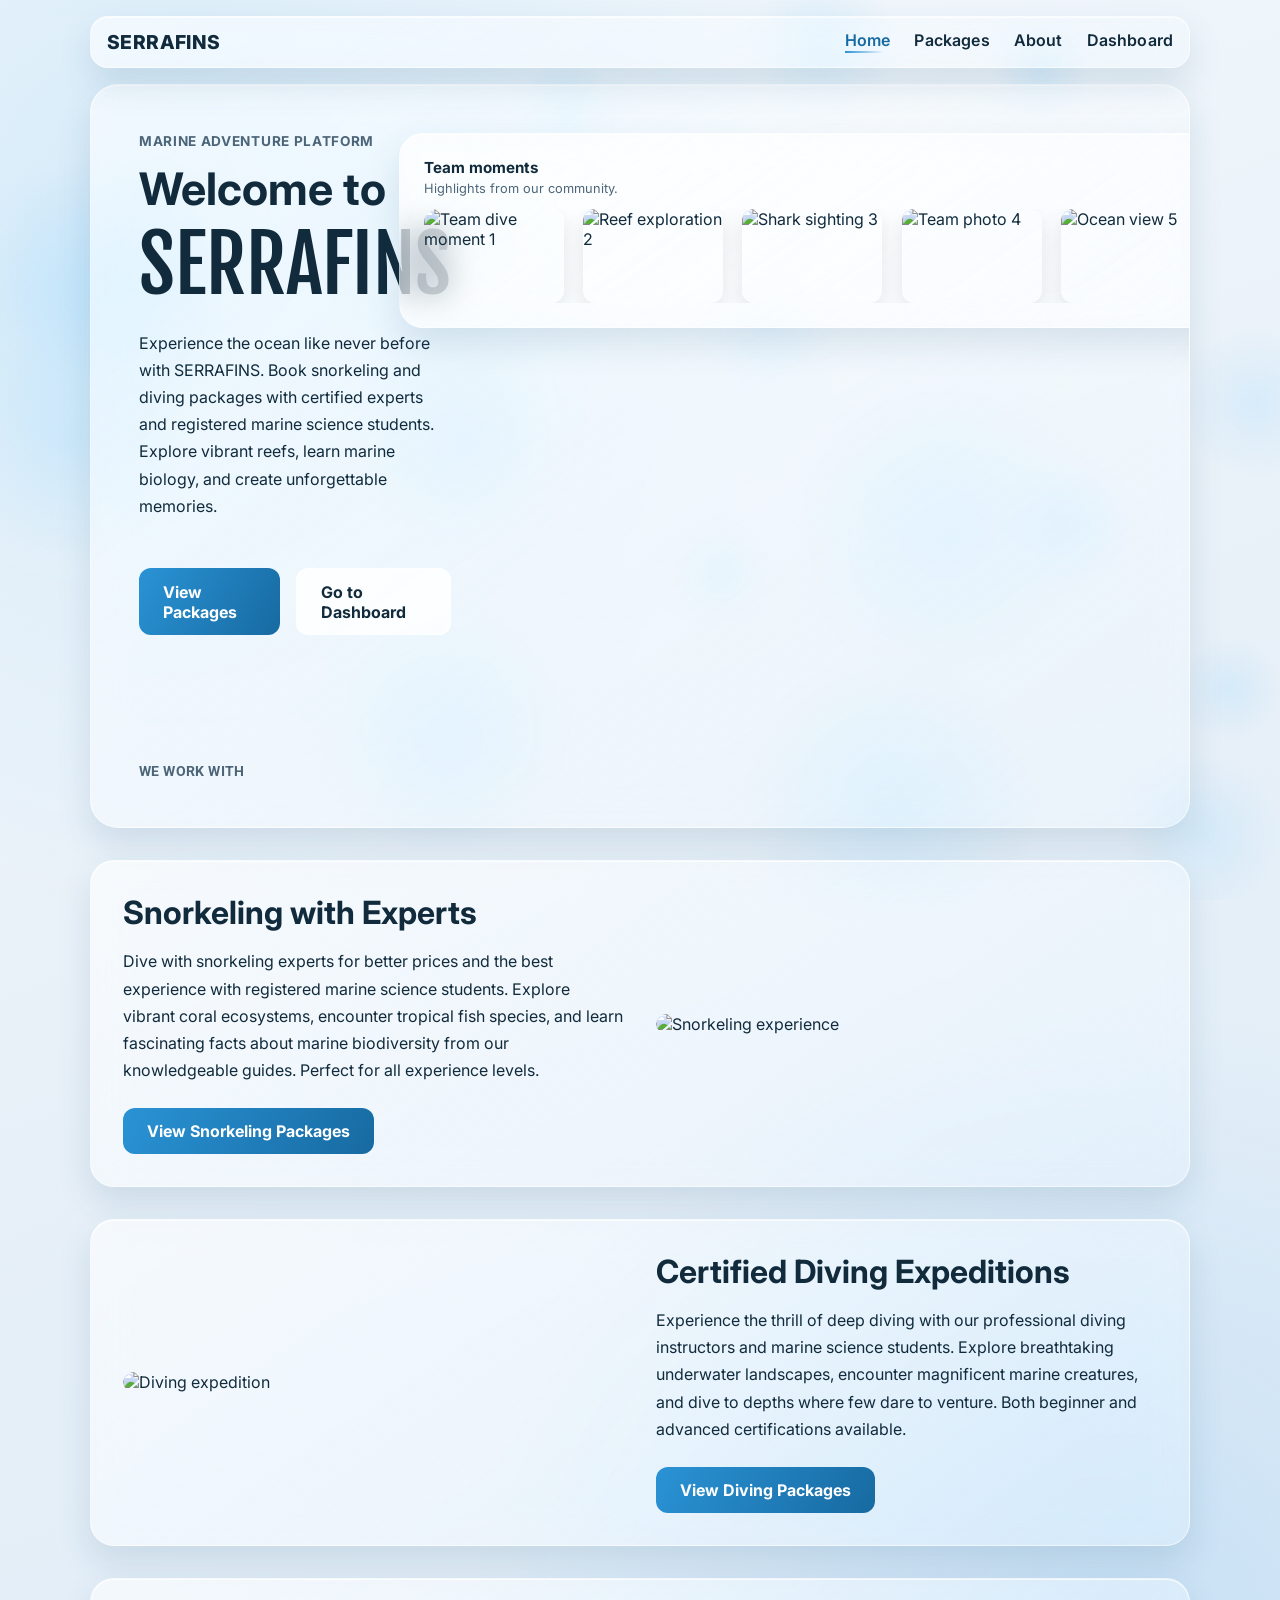
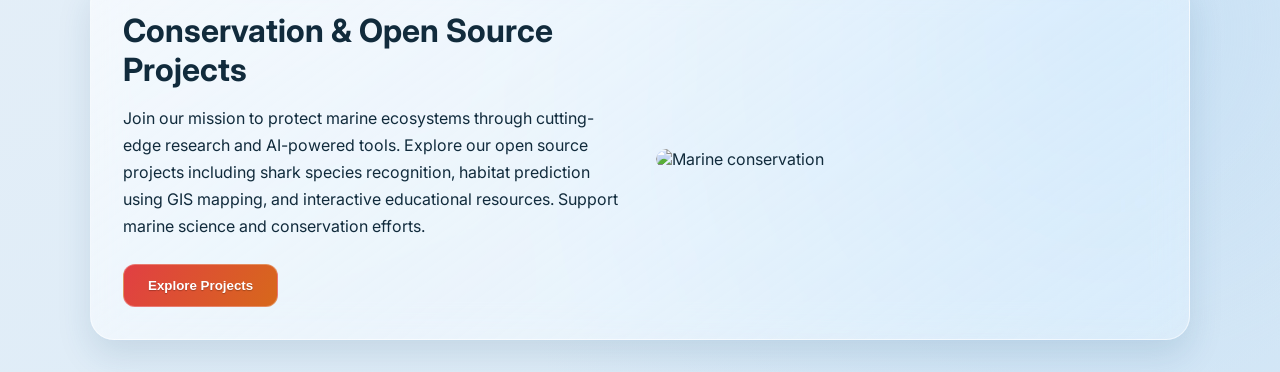
==== index.html @ 5be56734 "pages" ====
<!DOCTYPE html>
<html lang="en">
<head>
    <meta charset="UTF-8" />
    <meta name="viewport" content="width=device-width, initial-scale=1.0" />
    <meta name="description" content="SERRAFINS - Marine adventure platform for snorkeling and diving with certified experts and marine science students." />
    <title>Home</title>
    <link rel="preconnect" href="https://fonts.googleapis.com">
    <link rel="preconnect" href="https://fonts.gstatic.com" crossorigin>
    <link href="https://fonts.googleapis.com/css2?family=Fjalla+One&family=Inter:wght@300;400;500;700;800&display=swap" rel="stylesheet">
    <link rel="stylesheet" href="frontend/css/style.css" />
    <link rel="stylesheet" href="frontend/css/pages/home.css" />
    <script defer src="frontend/javascript/main.js"></script>
</head>
<body>
    <canvas id="liquid-canvas" aria-hidden="true"></canvas>
    <div class="ambient-layer"></div>

    <header class="glass nav-wrap">
        <div class="nav-brand">SERRAFINS</div>
        <button class="nav-toggle" type="button" aria-expanded="false" aria-controls="main-navigation" aria-label="Open menu">
            <span></span>
            <span></span>
            <span></span>
        </button>
        <nav id="main-navigation" class="main-nav">
            <a href="index.html">Home</a>
            <a href="frontend/pages/packages.html">Packages</a>
            <a href="frontend/pages/about.html">About</a>
            <a href="frontend/pages/dashboard.html">Dashboard</a>
        </nav>
    </header>

    <main class="page-shell">
        <section class="hero glass">
            <div class="hero-copy">
                <span class="tag">Marine Adventure Platform</span>
                <h1>Welcome to <span class="fjalla-one-regular">SERRAFINS</span></h1>
                <p>Experience the ocean like never before with SERRAFINS. Book snorkeling and diving packages with certified experts and registered marine science students. Explore vibrant reefs, learn marine biology, and create unforgettable memories.</p>
                <div class="actions">
                    <a href="frontend/pages/packages.html" class="btn btn-primary">View Packages</a>
                    <a href="frontend/pages/dashboard.html" class="btn btn-soft">Go to Dashboard</a>
                </div>
                <div class="ux-works-line">
                    <span class="ux-label">We work with</span>
                    <div class="dropping-texts">
                        <div>Marine Biologists</div>
                        <div>Diving Experts</div>
                        <div>Ocean Scientists</div>
                        <div>Conservation Teams</div>
                        <div>Research Students</div>
                    </div>
                </div>
            </div>
            <div class="hero-right-ux">
                <div class="ux-gallery glass">
                    <div class="ux-gallery-header">
                        <h3>Team moments</h3>
                        <p>Highlights from our community.</p>
                    </div>
                    <div class="repeater-marquee">
                        <div class="repeater-track">
                            <img src="https://placehold.co/280x187/e0f0ff/2a93d5?text=Dive+1" alt="Team dive moment 1" />
                            <img src="https://placehold.co/280x187/e0f0ff/2a93d5?text=Reef+2" alt="Reef exploration 2" />
                            <img src="https://placehold.co/280x187/e0f0ff/2a93d5?text=Shark+3" alt="Shark sighting 3" />
                            <img src="https://placehold.co/280x187/e0f0ff/2a93d5?text=Team+4" alt="Team photo 4" />
                            <img src="https://placehold.co/280x187/e0f0ff/2a93d5?text=Ocean+5" alt="Ocean view 5" />
                            <img src="https://placehold.co/280x187/e0f0ff/2a93d5?text=Dive+1" alt="Team dive moment 1" />
                            <img src="https://placehold.co/280x187/e0f0ff/2a93d5?text=Reef+2" alt="Reef exploration 2" />
                            <img src="https://placehold.co/280x187/e0f0ff/2a93d5?text=Shark+3" alt="Shark sighting 3" />
                            <img src="https://placehold.co/280x187/e0f0ff/2a93d5?text=Team+4" alt="Team photo 4" />
                            <img src="https://placehold.co/280x187/e0f0ff/2a93d5?text=Ocean+5" alt="Ocean view 5" />
                        </div>
                    </div>
                </div>
            </div>
        </section>

        <!-- Snorkeling Experience -->
        <section class="experience-section glass">
            <div class="experience-content">
                <div class="experience-text">
                    <h2>Snorkeling with Experts</h2>
                    <p>Dive with snorkeling experts for better prices and the best experience with registered marine science students. Explore vibrant coral ecosystems, encounter tropical fish species, and learn fascinating facts about marine biodiversity from our knowledgeable guides. Perfect for all experience levels.</p>
                    <a href="frontend/pages/packages.html" class="btn btn-primary">View Snorkeling Packages</a>
                </div>
                <div class="experience-image">
                    <img src="https://placehold.co/600x400/d4eaf9/176aa1?text=Snorkeling" alt="Snorkeling experience" />
                </div>
            </div>
        </section>

        <!-- Diving Experience -->
        <section class="experience-section glass">
            <div class="experience-content reverse">
                <div class="experience-text">
                    <h2>Certified Diving Expeditions</h2>
                    <p>Experience the thrill of deep diving with our professional diving instructors and marine science students. Explore breathtaking underwater landscapes, encounter magnificent marine creatures, and dive to depths where few dare to venture. Both beginner and advanced certifications available.</p>
                    <a href="frontend/pages/packages.html" class="btn btn-primary">View Diving Packages</a>
                </div>
                <div class="experience-image">
                    <img src="https://placehold.co/600x400/c1ddf4/176aa1?text=Diving" alt="Diving expedition" />
                </div>
            </div>
        </section>

        <!-- Conservation & Projects -->
        <section class="experience-section glass">
            <div class="experience-content">
                <div class="experience-text">
                    <h2>Conservation &amp; Open Source Projects</h2>
                    <p>Join our mission to protect marine ecosystems through cutting-edge research and AI-powered tools. Explore our open source projects including shark species recognition, habitat prediction using GIS mapping, and interactive educational resources. Support marine science and conservation efforts.</p>
                    <button class="btn btn-warm-cta" onclick="openProjectsModal()">Explore Projects</button>
                </div>
                <div class="experience-image">
                    <img src="https://placehold.co/600x400/e8f1f8/2a93d5?text=Conservation" alt="Marine conservation" />
                </div>
            </div>
        </section>
    </main>

    <!-- Projects Modal -->
    <div id="projectsModal" class="modal glass-modal">
        <div class="modal-content">
            <span class="close-btn" onclick="closeProjectsModal()">&times;</span>
            <h2>Open Source Projects</h2>
            <p>Explore our marine science initiatives and AI-powered conservation tools.</p>
            <div class="projects-grid">
                <button class="project-btn glass" data-requires-backend onclick="window.location.href='frontend/pages/shark_cnn.html'">
                    <h3>Shark Species CNN</h3>
                    <p>AI-powered image recognition using deep learning models (v1 running on-site)</p>
                </button>
                <button class="project-btn glass" onclick="window.location.href='frontend/pages/shark_key.html'">
                    <h3>Shark Species Recognition Key</h3>
                    <p>Interactive guide to identify shark species by visual characteristics</p>
                </button>
                <button class="project-btn glass">
                    <h3>Shark Habitat GIS</h3>
                    <p>Geographic analysis of shark habitats and migration patterns</p>
                </button>
            </div>
        </div>
    </div>
</body>
</html>
---- frontend/css/style.css ----
@import url('https://fonts.googleapis.com/css?family=Roboto:100,300,400,700');

:root {
  --bg: #e8f1f8;
  --bg2: #f4f9fd;
  --ink: #112b3c;
  --muted: #4d6578;
  --primary: #2a93d5;
  --primary-strong: #176aa1;
  --border: rgba(255, 255, 255, 0.52);
  --glass: rgba(255, 255, 255, 0.44);
  --surface-shadow: 0 16px 34px rgba(23, 77, 118, 0.13);
  --theme-icon: #112b3c;
  --glass-reflex-light: 0.72;
  --glass-reflex-dark: 0.2;
}

/* Dark Theme */
html[data-theme="dark"],
html[data-theme="dark"] body {
  --bg: #0f1419;
  --bg2: #1a1f2e;
  --ink: #e1e8f0;
  --muted: #8b95a5;
  --primary: #4da3f5;
  --primary-strong: #2a7fd9;
  --border: rgba(255, 255, 255, 0.12);
  --glass: rgba(255, 255, 255, 0.08);
  --surface-shadow: 0 16px 34px rgba(0, 0, 0, 0.4);
  --theme-icon: #e1e8f0;
  --glass-reflex-light: 0.25;
  --glass-reflex-dark: 0.6;
}

/* Reading Theme */
html[data-theme="reading"],
html[data-theme="reading"] body {
  --bg: #fef6f0;
  --bg2: #fffaf7;
  --ink: #3e2723;
  --muted: #8d6e63;
  --primary: #d9751e;
  --primary-strong: #bf4d1a;
  --border: rgba(222, 184, 135, 0.35);
  --glass: rgba(255, 235, 205, 0.5);
  --surface-shadow: 0 8px 24px rgba(62, 39, 35, 0.1);
  --theme-icon: #8d6e63;
  --glass-reflex-light: 0.8;
  --glass-reflex-dark: 0.15;
}

* {
  box-sizing: border-box;
}

html,
body {
  margin: 0;
  min-height: 100%;
  font-family: "Inter", system-ui, sans-serif;
  color: var(--ink);
  background:
    radial-gradient(circle at 12% 10%, rgba(212, 234, 249, 0.9), transparent 34%),
    radial-gradient(circle at 86% 84%, rgba(193, 221, 244, 0.8), transparent 32%),
    linear-gradient(160deg, #f3f8fc 0%, #e7f0f8 48%, #dcebf7 100%);
  transition: background-color 0.3s ease, color 0.3s ease;
}

html[data-theme="dark"],
html[data-theme="dark"] body {
  background:
    radial-gradient(circle at 12% 10%, rgba(60, 80, 110, 0.6), transparent 34%),
    radial-gradient(circle at 86% 84%, rgba(45, 65, 95, 0.5), transparent 32%),
    linear-gradient(160deg, #0f1419 0%, #1a1f2e 48%, #0d0f14 100%);
}

html[data-theme="reading"],
html[data-theme="reading"] body {
  background:
    radial-gradient(circle at 12% 10%, rgba(210, 180, 140, 0.7), transparent 34%),
    radial-gradient(circle at 86% 84%, rgba(188, 143, 143, 0.6), transparent 32%),
    linear-gradient(160deg, #fef6f0 0%, #faf3ed 48%, #f5ede5 100%);
}

#liquid-canvas {
  position: fixed;
  inset: 0;
  z-index: 0;
  pointer-events: none;
}

.ambient-layer {
  position: fixed;
  width: 100%;
  margin: 0 0 0.35rem;
  background: radial-gradient(circle at 80% 10%, rgba(131, 214, 255, 0.28), transparent 40%),
    radial-gradient(circle at 10% 90%, rgba(148, 188, 255, 0.2), transparent 35%);
}

html[data-theme="dark"] .ambient-layer {
  background: radial-gradient(circle at 80% 10%, rgba(60, 100, 140, 0.2), transparent 40%),
    radial-gradient(circle at 10% 90%, rgba(50, 80, 120, 0.15), transparent 35%);
}

html[data-theme="reading"] .ambient-layer {
  background: radial-gradient(circle at 80% 10%, rgba(210, 180, 140, 0.25), transparent 40%),
    radial-gradient(circle at 10% 90%, rgba(188, 143, 143, 0.18), transparent 35%);
}

.page-shell {
  position: relative;
  z-index: 0;
}

.nav-wrap {
  position: relative;
  z-index: 999;
}

/* --- Navigation --- */
.nav-wrap {
  margin: 1rem auto;
  width: min(1100px, 90vw);
  padding: 0.8rem 1rem;
  border-radius: 18px;
  display: flex;
  justify-content: space-between;
  align-items: center;
}

.nav-brand {
  font-weight: 800;
  font-size: 1.2rem;
  letter-spacing: 0.02em;
}

.fjalla-one-regular {
  font-family: "Fjalla One", sans-serif;
  font-weight: 400;
  font-style: normal;
  display: block;
  font-size: 1.75em;
  line-height: 1.05;
  margin-top: 0.12em;
}

.main-nav {
  display: flex;
  gap: 1.5rem;
  align-items: center;
}

.main-nav a {
  text-decoration: none;
  color: var(--ink);
  font-weight: 600;
  letter-spacing: 0.01em;
  position: relative;
  padding-bottom: 0.18rem;
}

.main-nav a::after {
  content: "";
  position: absolute;
  left: 0;
  bottom: 0;
  width: 100%;
  height: 2px;
  background: linear-gradient(90deg, var(--primary), transparent 85%);
  transform: scaleX(0);
  transform-origin: left;
  transition: transform 220ms ease;
}

.main-nav a:hover::after {
  transform: scaleX(1);
}

.main-nav a.is-active {
  color: var(--primary-strong);
}

.main-nav a.is-active::after {
  transform: scaleX(1);
}

.nav-toggle {
  display: none;
  width: 40px;
  height: 40px;
  border-radius: 10px;
  border: 1px solid rgba(255, 255, 255, 0.8);
  background: rgba(255, 255, 255, 0.7);
  cursor: pointer;
  align-items: center;
  justify-content: center;
  flex-direction: column;
  gap: 4px;
}

.nav-toggle span {
  width: 18px;
  height: 2px;
  background: var(--ink);
  border-radius: 99px;
}

.mobile-auth-box {
  display: none;
}

.nav-logout-form {
  margin: 0;
}

.nav-logout-btn {
  border: 1px solid rgba(255, 255, 255, 0.8);
  background: rgba(255, 255, 255, 0.7);
  color: var(--ink);
  border-radius: 10px;
  padding: 0.45rem 0.8rem;
  font-weight: 700;
  cursor: pointer;
  transition: transform 0.2s ease, background-color 0.2s ease;
}

.nav-logout-btn:hover {
  transform: translateY(-1px);
  background: rgba(255, 255, 255, 0.92);
}

html[data-theme="dark"] .nav-logout-btn {
  border: 1px solid rgba(255, 133, 133, 0.6);
  background: linear-gradient(120deg, rgba(190, 39, 39, 0.92), rgba(140, 20, 20, 0.92));
  color: #ffe9e9;
}

html[data-theme="dark"] .nav-logout-btn:hover {
  background: linear-gradient(120deg, rgba(210, 52, 52, 0.95), rgba(156, 24, 24, 0.95));
}

/* --- Glass System --- */
.glass {
  background: linear-gradient(145deg, rgba(255, 255, 255, 0.62), rgba(248, 252, 255, 0.28));
  border: 1px solid var(--border);
  box-shadow: var(--surface-shadow), inset 0 1px 0 rgba(255, 255, 255, 0.72);
  backdrop-filter: blur(16px) saturate(125%);
  -webkit-backdrop-filter: blur(16px) saturate(125%);
  transition: all 0.3s ease;
}

html[data-theme="dark"] .glass {
  background: linear-gradient(145deg, rgba(18, 28, 41, 0.58), rgba(32, 47, 67, 0.33));
  border: 1px solid rgba(188, 216, 242, 0.18);
  box-shadow: 0 14px 30px rgba(0, 0, 0, 0.4), inset 0 1px 0 rgba(194, 226, 255, 0.1);
}


/* --- Buttons --- */
.actions {
  margin-top: 1.5rem;
  display: flex;
  gap: 1rem;
}

.btn {
  border: 0;
  border-radius: 12px;
  padding: 0.8rem 1.5rem;
  text-decoration: none;
  font-weight: 700;
  cursor: pointer;
  display: inline-flex;
  justify-content: center;
  align-items: center;
  transition: transform 0.2s ease, box-shadow 0.2s ease, filter 0.2s ease;
}

.btn:hover {
  transform: translateY(-2px);
  box-shadow: 0 8px 22px rgba(24, 88, 134, 0.22);
  filter: saturate(108%);
}

.auth-snippet {
  position: fixed;
  top: 0.85rem;
  right: 0.85rem;
  z-index: 40;
  width: 180px;
  padding: 0.8rem;
  border-radius: 28px;
  display: flex;
  flex-direction: column;
  align-items: center;
  justify-content: center;
  gap: 0.6rem;
  box-shadow: 0 8px 24px rgba(98, 159, 206, 0.2);
}

.auth-snippet-content {
  display: flex;
  flex-direction: column;
  align-items: center;
  justify-content: center;
  gap: 0.35rem;
  width: 100%;
  text-align: center;
}

.auth-snippet-user {
  display: flex;
  flex-direction: column;
  gap: 0.15rem;
  min-width: 0;
  width: 100%;
  align-items: center;
}

.auth-snippet-label {
  font-size: 0.68rem;
  text-transform: uppercase;
  letter-spacing: 0.08em;
  color: var(--muted);
  font-weight: 600;
}

.auth-snippet-username {
  font-size: 0.9rem;
  font-weight: 700;
  white-space: nowrap;
  overflow: hidden;
  text-overflow: ellipsis;
  max-width: 130px;
}

.auth-snippet-credits {
  font-size: 0.74rem;
  font-weight: 600;
  color: var(--primary);
}

.btn-logout {
  white-space: nowrap;
  padding: 0.4rem 0.7rem;
  font-size: 0.76rem;
  border-radius: 999px;
}

html[data-theme="dark"] .btn-logout {
  border: 1px solid rgba(255, 133, 133, 0.58);
  background: linear-gradient(120deg, rgba(190, 39, 39, 0.9), rgba(140, 20, 20, 0.9));
  color: #ffe9e9;
}

html[data-theme="dark"] .btn-logout:hover {
  background: linear-gradient(120deg, rgba(210, 52, 52, 0.95), rgba(156, 24, 24, 0.95));
}

/* Desktop: auth-snippet above the fold, not floating */
@media (min-width: 901px) {
  .auth-snippet {
    position: fixed;
    top: 0.85rem;
    right: 0.85rem;
    width: 180px;
    margin: 0;
  }

  .auth-snippet-content {
    display: flex;
    flex-direction: column;
    gap: 0.35rem;
  }
}

.cnn-login-gate {
  border-radius: 18px;
  padding: 1.5rem;
  display: grid;
  gap: 1.2rem;
  text-align: center;
}

.cnn-login-gate h2 {
  margin: 0 0 0.3rem 0;
  font-size: 1.4rem;
}

.cnn-login-gate > p {
  margin: 0;
  color: var(--muted);
  font-size: 0.95rem;
}

.credits-info {
  display: grid;
  grid-template-columns: 1fr 1fr;
  gap: 1rem;
  margin: 0.5rem 0;
  padding: 1rem;
  background: rgba(255, 255, 255, 0.25);
  border-radius: 14px;
}

.credits-info-item {
  display: flex;
  align-items: flex-start;
  gap: 0.8rem;
  padding: 0.8rem;
  background: rgba(255, 255, 255, 0.4);
  border-radius: 10px;
  transition: transform 0.2s, box-shadow 0.2s;
}

.credits-info-item:hover {
  transform: translateY(-2px);
  box-shadow: 0 6px 16px rgba(98, 159, 206, 0.15);
}

.credits-badge {
  font-size: 1.6rem;
  flex-shrink: 0;
  display: flex;
  align-items: center;
  justify-content: center;
  width: 2.2rem;
  height: 2.2rem;
  background: rgba(99, 184, 255, 0.15);
  border-radius: 10px;
}

.credits-info-text {
  text-align: left;
}

.credits-info-text strong {
  display: block;
  font-size: 0.9rem;
  margin-bottom: 0.15rem;
  color: var(--ink);
}

.credits-info-text p {
  margin: 0;
  font-size: 0.78rem;
  color: var(--muted);
}

.cnn-login-gate .actions {
  margin-top: 0.8rem;
  flex-wrap: wrap;
  display: flex;
  gap: 1rem;
  justify-content: center;
}

.cnn-login-gate .btn {
  min-width: 160px;
}

.btn-primary {
  background: linear-gradient(120deg, var(--primary), var(--primary-strong));
  color: #fff;
}

.btn-soft {
  background: rgba(255, 255, 255, 0.78);
  color: var(--ink);
  border: 1px solid rgba(255, 255, 255, 0.9);
}

.btn-warm-cta {
  background: linear-gradient(120deg, #e13f43, #d7681b);
  color: #fff;
  border: 1px solid rgba(255, 255, 255, 0.28);
  text-shadow: 0 1px 1px rgba(0, 0, 0, 0.25);
}

.btn-warm-cta:hover {
  box-shadow: 0 10px 24px rgba(214, 84, 40, 0.38);
  filter: saturate(114%);
}




.panel {
  border-radius: 18px;
  padding: 1rem;
}

.muted {
  color: var(--muted);
}

.field-error {
  color: #a03f55;
  font-size: 0.9rem;
}

.messages {
  margin-bottom: 1rem;
}

.message {
  border-radius: 12px;
  padding: 0.7rem;
  margin-bottom: 0.4rem;
}

.tilt-card {
  transform-style: preserve-3d;
  transition: transform 0.2s ease;
}

/* --- Theme Switcher (Dashboard only) --- */
.theme-switcher {
  position: static;
  display: flex;
  align-items: center;
  gap: 6px;
  width: auto;
  height: 50px;
  box-sizing: border-box;
  padding: 6px 8px 7px;
  margin: 0;
  border: 1px solid rgba(255, 255, 255, 0.52);
  border-radius: 99em;
  background: linear-gradient(145deg, rgba(255, 255, 255, 0.62), rgba(248, 252, 255, 0.28));
  box-shadow: var(--surface-shadow), inset 0 1px 0 rgba(255, 255, 255, 0.72);
  backdrop-filter: blur(16px) saturate(125%);
  -webkit-backdrop-filter: blur(16px) saturate(125%);
  transition: all 400ms cubic-bezier(1, 0, 0.4, 1);
}

@media (max-width: 900px) {
  .nav-wrap {
    position: relative;
    align-items: center;
  }

  .nav-toggle {
    display: inline-flex;
  }

  .main-nav {
    position: absolute;
    top: calc(100% + 0.5rem);
    right: 0;
    left: 0;
    display: none;
    flex-direction: column;
    align-items: flex-start;
    gap: 0.8rem;
    padding: 0.9rem 1rem 1rem;
    border-radius: 14px;
    border: 1px solid var(--border);
    background: linear-gradient(145deg, rgba(255, 255, 255, 0.92), rgba(244, 250, 255, 0.88));
    box-shadow: var(--surface-shadow);
    z-index: 60;
  }

  .main-nav.is-open {
    display: flex;
  }

  .main-nav a {
    width: 100%;
    padding: 0.15rem 0;
  }

  .main-nav .nav-logout-form {
    display: none;
  }

  .mobile-auth-box {
    display: flex;
    width: 100%;
    margin-top: 0.35rem;
    padding-top: 0.8rem;
    border-top: 1px solid rgba(255, 255, 255, 0.7);
    flex-direction: column;
    gap: 0.55rem;
    border-radius: 10px;
  }

  .mobile-auth-user {
    display: flex;
    flex-direction: column;
    gap: 0.15rem;
  }

  .mobile-auth-label {
    font-size: 0.66rem;
    text-transform: uppercase;
    letter-spacing: 0.08em;
    color: var(--muted);
    font-weight: 700;
  }

  .mobile-auth-username {
    font-weight: 700;
    font-size: 0.9rem;
  }

  .mobile-auth-credits {
    font-size: 0.8rem;
    color: var(--primary);
    font-weight: 600;
  }

  .mobile-auth-box .btn-logout {
    width: 100%;
    justify-content: center;
  }

  .auth-snippet {
    display: none;
  }

  .dashboard-theme-row {
    justify-content: center;
  }

  .dashboard-theme-label {
    display: none;
  }

  .theme-switcher {
    gap: 4px;
    padding: 5px 6px;
    height: 44px;
  }

  .theme-switcher__option {
    width: 34px;
    padding: 0 8px;
  }

  .theme-switcher__icon {
    width: 18px;
    height: 18px;
  }
}

html[data-theme="dark"] .theme-switcher {
  background: linear-gradient(145deg, rgba(30, 41, 59, 0.6), rgba(15, 23, 42, 0.35));
  border: 1px solid rgba(255, 255, 255, 0.1);
  box-shadow: var(--surface-shadow), inset 0 1px 0 rgba(255, 255, 255, 0.15);
}

html[data-theme="reading"] .theme-switcher {
  background: linear-gradient(145deg, rgba(255, 235, 205, 0.7), rgba(255, 248, 240, 0.4));
  border: 1px solid rgba(210, 180, 140, 0.3);
  box-shadow: 0 8px 24px rgba(62, 39, 35, 0.1), inset 0 1px 0 rgba(255, 245, 238, 0.8);
}

.theme-switcher__legend {
  position: absolute;
  width: 1px;
  height: 1px;
  margin: -1px;
  border: 0;
  padding: 0;
  white-space: nowrap;
  clip-path: inset(100%);
  clip: rect(0 0 0 0);
  overflow: hidden;
}

.theme-switcher__input {
  clip: rect(0 0 0 0);
  clip-path: inset(100%);
  height: 1px;
  width: 1px;
  overflow: hidden;
  position: absolute;
  white-space: nowrap;
}

.theme-switcher__icon {
  display: block;
  width: 22px;
  height: 22px;
  transition: scale 200ms cubic-bezier(0.5, 0, 0, 1);
}

.theme-switcher__filter {
  position: absolute;
  width: 0;
  height: 0;
  z-index: -1;
}

.theme-switcher__option {
  display: flex;
  justify-content: center;
  align-items: center;
  padding: 0 10px;
  width: 38px;
  height: 100%;
  box-sizing: border-box;
  border-radius: 99em;
  opacity: 0.6;
  transition: all 160ms cubic-bezier(0.5, 0, 0, 1);
  cursor: pointer;
}

.theme-switcher__option:hover {
  opacity: 1;
}

.theme-switcher__option:hover .theme-switcher__icon {
  scale: 1.15;
}

.theme-switcher__option:has(input:checked) {
  opacity: 1;
  background: rgba(255, 255, 255, 0.3);
  box-shadow: inset 0 1px 2px rgba(255, 255, 255, 0.4), inset 0 -2px 4px rgba(0, 0, 0, 0.1);
}

html[data-theme="dark"] .theme-switcher__option:has(input:checked) {
  background: rgba(255, 255, 255, 0.12);
  box-shadow: inset 0 1px 2px rgba(255, 255, 255, 0.15), inset 0 -2px 4px rgba(0, 0, 0, 0.3);
}

html[data-theme="reading"] .theme-switcher__option:has(input:checked) {
  background: rgba(210, 180, 140, 0.25);
  box-shadow: inset 0 1px 2px rgba(255, 245, 238, 0.6), inset 0 -2px 4px rgba(139, 110, 99, 0.1);
}

.rank {
  font-weight: bold;
  color: var(--primary);
}

.species {
  font-weight: 600;
}

.confidence {
  text-align: right;
  font-weight: bold;
}

.confidence-bar {
  grid-column: 1 / -1;
  height: 6px;
  background: rgba(255, 255, 255, 0.3);
  border-radius: 3px;
  overflow: hidden;
}

.bar-fill {
  height: 100%;
  background: linear-gradient(90deg, #5cb6ff, #7ac6ff);
  border-radius: 3px;
}

.model-location {
  background: rgba(255, 255, 255, 0.2);
  border-radius: 12px;
  padding: 1.5rem;
  margin-top: 1.5rem;
}

.code-block {
  display: block;
  background: rgba(0, 0, 0, 0.2);
  padding: 1rem;
  border-radius: 8px;
  font-family: 'Courier New', monospace;
  overflow-x: auto;
  margin: 0.8rem 0;
  font-size: 0.9rem;
}

.info-text {
  font-size: 0.9rem;
  color: var(--muted);
  margin-top: 0.5rem;
}

.version-info {
  margin-top: 2rem;
}

.roadmap {
  display: grid;
  gap: 1rem;
  margin-top: 1rem;
}

.roadmap-item {
  display: flex;
  gap: 1rem;
  padding: 1rem;
  background: rgba(255, 255, 255, 0.2);
  border-radius: 8px;
}

.version-badge {
  background: var(--primary);
  color: white;
  padding: 0.3rem 0.6rem;
  border-radius: 6px;
  font-weight: bold;
  font-size: 0.85rem;
  white-space: nowrap;
  margin-top: 0.2rem;
}

.roadmap-item.completed .version-badge {
  background: #5cb6ff;
}

.roadmap-item.pending .version-badge {
  background: #9fbcff;
  opacity: 0.6;
}

.roadmap-item p {
  margin: 0;
}

.spinner {
  border: 4px solid rgba(255, 255, 255, 0.3);
  border-top: 4px solid var(--primary);
  border-radius: 50%;
  width: 40px;
  height: 40px;
  animation: spin 1s linear infinite;
  margin: 2rem auto;
}

@keyframes spin {
  0% { transform: rotate(0deg); }
  100% { transform: rotate(360deg); }
}
---- frontend/css/pages/home.css ----
.hero {
  border-radius: 28px;
  padding: 3rem;
  display: grid;
  grid-template-columns: 1.2fr 1fr;
  gap: 3rem;
  align-items: flex-start;
  width: min(1100px, 90vw);
  margin: 0 auto;
  overflow: hidden;
}

.hero-copy {
  display: flex;
  flex-direction: column;
  gap: 1rem;
}

.tag {
  color: var(--muted);
  font-weight: 700;
  text-transform: uppercase;
  font-size: 0.85rem;
  letter-spacing: 0.05em;
}

h1 {
  font-size: clamp(2.2rem, 3.5vw, 3.2rem);
  margin: 0;
  line-height: 1.1;
}

.hero-copy p {
  line-height: 1.7;
  max-width: 50ch;
  margin: 0.5rem 0;
  color: var(--ink);
}

.ux-works-line {
  display: flex;
  flex-direction: column;
  align-items: flex-start;
  gap: 0.5rem;
  margin: 1rem 0 0;
  position: relative;
  width: 100%;
}

.ux-label {
  font-family: 'Roboto', sans-serif;
  font-size: 0.85rem;
  font-weight: 700;
  color: var(--muted);
  letter-spacing: 0.03em;
  text-transform: uppercase;
  z-index: 1;
  position: relative;
  margin-top: 6rem;
}

.dropping-texts {
  position: absolute;
  width: 100%;
  height: 5rem;
  overflow: visible;
  display: flex;
  align-items: center;
  justify-content: center;
  z-index: 10;
  top: -0.5rem;
  left: 0;
  margin-top: 6rem;
}

.dropping-texts > div {
  position: absolute;
  left: 50%;
  top: 50%;
  opacity: 0;
  transform: translateX(-50%) translateY(-50%) rotate(-4deg);
  font-family: 'Roboto', sans-serif;
  font-size: 3.5rem;
  font-weight: 700;
  color: #22dff5;
  text-shadow: 0 6px 24px rgba(0, 194, 255, 0.8), 0 0 40px rgba(34, 223, 245, 0.5);
  white-space: nowrap;
  animation: dropText 10s linear infinite;
}

.dropping-texts > div:nth-child(1) { animation-delay: 0s; }
.dropping-texts > div:nth-child(2) { animation-delay: 2s; }
.dropping-texts > div:nth-child(3) { animation-delay: 4s; }
.dropping-texts > div:nth-child(4) { animation-delay: 6s; }
.dropping-texts > div:nth-child(5) { animation-delay: 8s; }

@keyframes dropText {
  0% { opacity: 0; transform: translateY(-100%) rotate(-8deg); }
  6% { opacity: 1; transform: translateY(0) rotate(0deg); }
  20% { opacity: 1; transform: translateY(0) rotate(0deg); }
  28% { opacity: 0; transform: translateY(100%) rotate(8deg); }
  100% { opacity: 0; }
}

.hero-3d {
  position: relative;
  perspective: 100px;
  min-height: 360px;
  display: flex;
  flex-direction: column;
  width: 31%;
  box-sizing: border-box;
}

.ux-gallery-shell {
  min-height: 100%;
}

.hero-right-ux {
  align-self: flex-start;
  width: 100%;
  margin: 0;
  margin-left: -100px;
  display: flex;
  flex-direction: column;
  align-items: center;
  gap: 1.5rem;
}

.ux-gallery {
  position: relative;
  border-radius: 24px;
  padding: 1.5rem;
  margin-top: auto;
  width: 100%;
  overflow: hidden;
}

.ux-gallery-header {
  margin-bottom: 0.75rem;
}

.ux-gallery-header h3 {
  margin: 0 0 0.25rem;
  font-size: 0.95rem;
  font-weight: 700;
  color: var(--ink);
}

.ux-gallery-header p {
  margin: 0;
  color: var(--muted);
  line-height: 1.3;
  font-size: 0.8rem;
}

.repeater-marquee {
  width: 100%;
  overflow: hidden;
  border-radius: 14px;
  box-sizing: border-box;
}

.repeater-track {
  display: flex;
  align-items: center;
  gap: 1.2rem;
  width: max-content;
  animation: marqueeScroll 24s linear infinite;
}

.repeater-track img {
  aspect-ratio: 3 / 2;
  width: 140px;
  object-fit: cover;
  border-radius: 12px;
  box-shadow: 0 8px 20px rgba(0, 0, 0, 0.1);
  flex: 0 0 auto;
}

@keyframes marqueeScroll {
  0% { transform: translateX(0); }
  100% { transform: translateX(calc(-50% - 0.6rem)); }
}

.card-stack {
  position: relative;
  display: grid;
  gap: 0.8rem;
  transform-style: preserve-3d;
}

.shark-card {
  border-radius: 18px;
  padding: 1rem;
}

.orb {
  position: absolute;
  border-radius: 999px;
  filter: blur(1px);
  z-index: -1;
}

.orb-1 {
  height: 110px;
  width: 110px;
  background: rgba(131, 195, 255, 0.38);
  top: -24px;
  right: 10%;
  animation: floatA 7s ease-in-out infinite;
}

.orb-2 {
  height: 70px;
  width: 70px;
  background: rgba(185, 226, 255, 0.5);
  top: 45%;
  left: -20px;
  animation: floatB 6s ease-in-out infinite;
}

.orb-3 {
  height: 130px;
  width: 130px;
  background: rgba(159, 202, 255, 0.32);
  bottom: -40px;
  right: -18px;
  animation: floatA 9s ease-in-out infinite;
}

@keyframes floatA {
  0%,
  100% { transform: translateY(0px) translateX(0); }
  50% { transform: translateY(-16px) translateX(8px); }
}

@keyframes floatB {
  0%,
  100% { transform: translateY(0px) translateX(0); }
  50% { transform: translateY(12px) translateX(-8px); }
}

.experience-section {
  border-radius: 24px;
  padding: 2rem;
  margin: 2rem auto;
  width: min(1100px, 90vw);
}

.experience-content {
  display: grid;
  grid-template-columns: 1fr 1fr;
  gap: 2rem;
  align-items: center;
}

.experience-content.reverse {
  grid-template-columns: 1fr 1fr;
}

.experience-content.reverse .experience-text { order: 2; }
.experience-content.reverse .experience-image { order: 1; }

.experience-text h2 {
  font-size: 2rem;
  margin: 0 0 1rem;
}

.experience-text p {
  line-height: 1.7;
  margin-bottom: 1.5rem;
  color: var(--ink);
}

.experience-image {
  overflow: hidden;
  border-radius: 16px;
}

.experience-image img {
  width: 100%;
  height: auto;
  display: block;
  border-radius: 14px;
  transition: transform 0.3s ease;
}

.experience-image img:hover {
  transform: scale(1.05);
}

.modal {
  display: none;
  position: fixed;
  z-index: 1000;
  left: 0;
  top: 0;
  width: 100%;
  height: 100%;
  background-color: rgba(0, 0, 0, 0.5);
  backdrop-filter: blur(4px);
}

.glass-modal .modal-content {
  background: linear-gradient(135deg, rgba(255, 255, 255, 0.45), rgba(255, 255, 255, 0.2));
  margin: 5% auto;
  padding: 2rem;
  border-radius: 24px;
  width: 90%;
  max-width: 700px;
  position: relative;
  border: 1px solid var(--border);
  box-shadow: 0 14px 38px rgba(98, 159, 206, 0.15);
}

.close-btn {
  position: absolute;
  right: 1.5rem;
  top: 1rem;
  font-size: 2rem;
  cursor: pointer;
  color: var(--ink);
  opacity: 0.7;
  transition: opacity 0.2s;
}

.close-btn:hover {
  opacity: 1;
}

.modal h2 {
  margin: 0 0 0.5rem;
  font-size: 1.8rem;
}

.modal > p {
  margin-bottom: 1.5rem;
  color: var(--muted);
}

.projects-grid {
  display: grid;
  grid-template-columns: 1fr;
  gap: 1rem;
}

.project-btn {
  border: none;
  border-radius: 16px;
  padding: 1.2rem;
  text-align: left;
  cursor: pointer;
  transition: transform 0.2s, box-shadow 0.2s;
}

.project-btn:hover {
  transform: translateY(-2px);
  box-shadow: 0 8px 20px rgba(98, 159, 206, 0.2);
}

.project-btn h3 {
  margin: 0 0 0.5rem;
  font-size: 1.1rem;
}

.project-btn p {
  margin: 0;
  color: var(--muted);
  font-size: 0.9rem;
}

.modal button {
  border: none;
  cursor: pointer;
}

.modal button:hover {
  transform: translateY(-2px);
}

html[data-theme="dark"] .glass-modal .modal-content {
  background: linear-gradient(135deg, rgba(16, 24, 36, 0.9), rgba(26, 37, 54, 0.82));
  border-color: rgba(188, 216, 242, 0.16);
  box-shadow: 0 18px 44px rgba(0, 0, 0, 0.45);
}

html[data-theme="dark"] .close-btn {
  color: #e1e8f0;
}

html[data-theme="dark"] .project-btn {
  background: linear-gradient(145deg, rgba(255, 255, 255, 0.06), rgba(255, 255, 255, 0.03));
  border: 1px solid rgba(188, 216, 242, 0.14);
  color: #e1e8f0;
}

html[data-theme="dark"] .project-btn p,
html[data-theme="dark"] .modal > p {
  color: #b8c6d6;
}

html[data-theme="dark"] .modal button:hover {
  transform: translateY(-2px);
}

@media (max-width: 768px) {
  .hero {
    grid-template-columns: 1fr;
    padding: 1.5rem;
    gap: 1.5rem;
  }

  .hero-right-ux {
    margin-left: 0;
    width: 100%;
    align-self: center;
  }

  .ux-label {
    margin-top: -0.5rem;
  }

  .dropping-texts {
    height: 2.5rem;
    margin-top: 0;
    top: -5px;
  }

  .dropping-texts > div {
    font-size: 1.6rem;
    left: 45%;
    transform: translateX(-50%) translateY(-50%) rotate(-4deg);
  }

  .repeater-marquee {
    max-width: 100%;
    overflow-x: hidden;
    margin-top: 3rem;
  }

  .ux-gallery {
    margin-top: 2.5rem;
    padding: 1rem;
  }

  .repeater-track img {
    width: 100px;
    aspect-ratio: 3 / 2;
  }

  .experience-content {
    grid-template-columns: 1fr;
    gap: 1.5rem;
  }
}
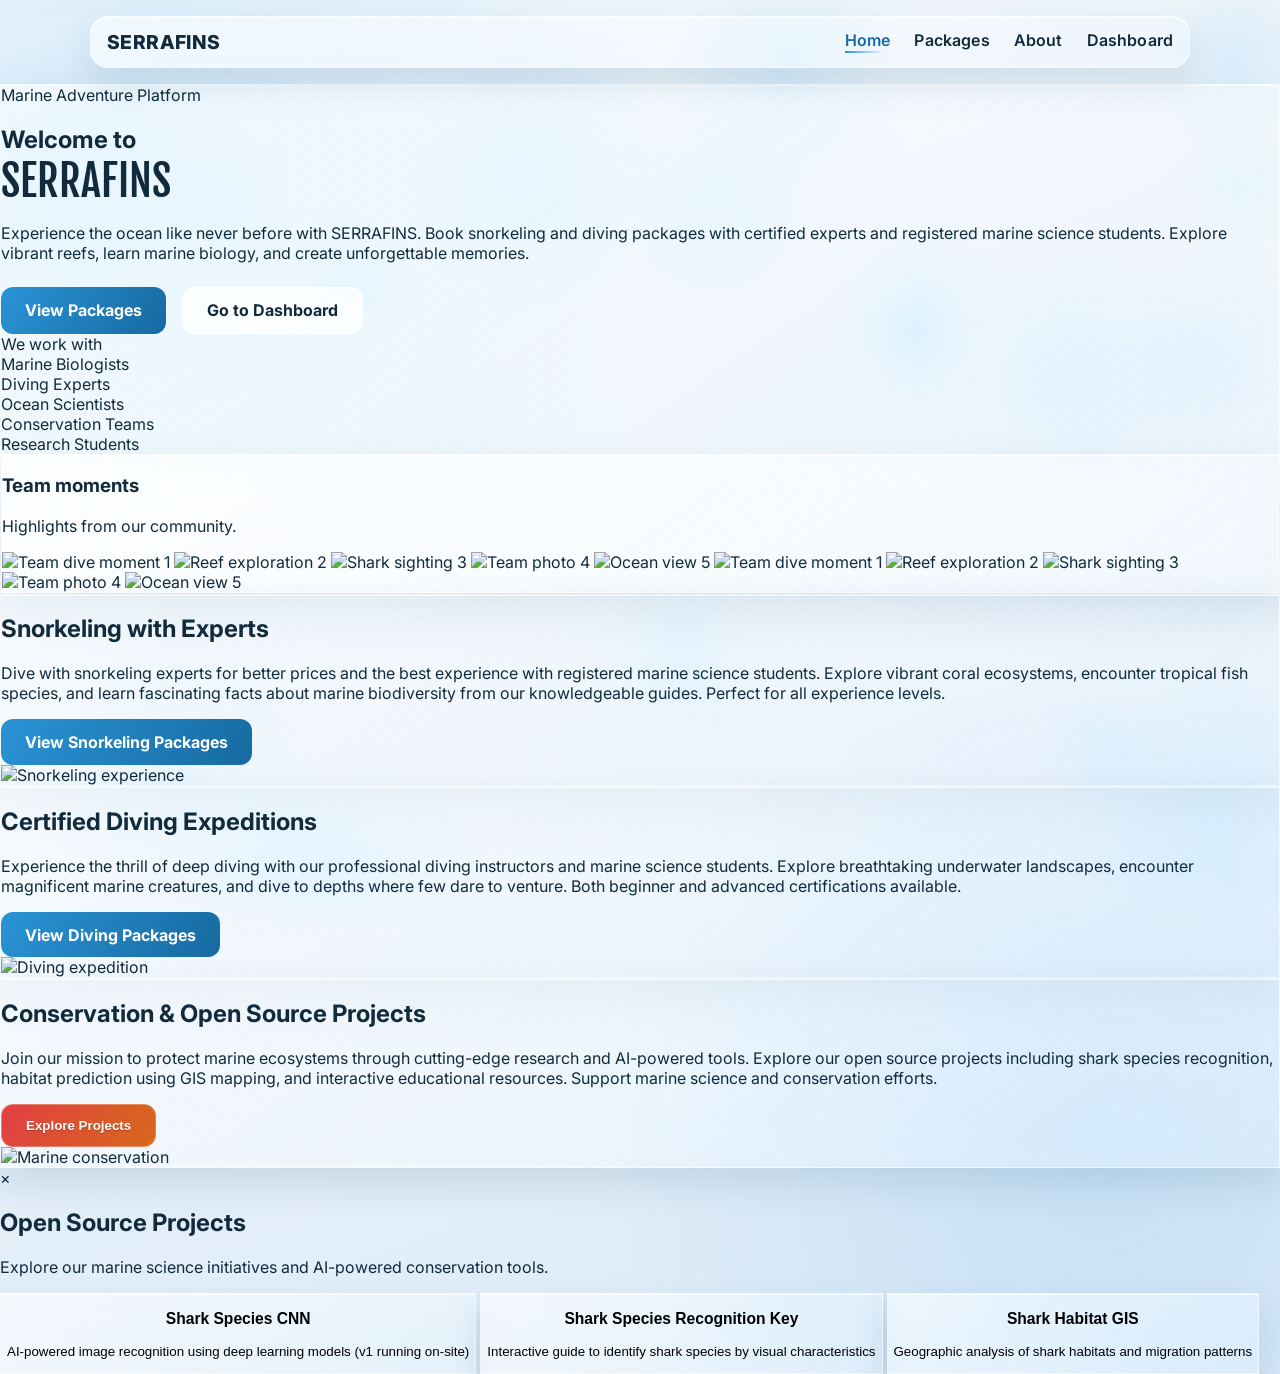
==== commit 4fbe2011: "Update index.html" ====
--- a/index.html
+++ b/index.html
@@ -9,7 +9,6 @@
     <link rel="preconnect" href="https://fonts.gstatic.com" crossorigin>
     <link href="https://fonts.googleapis.com/css2?family=Fjalla+One&family=Inter:wght@300;400;500;700;800&display=swap" rel="stylesheet">
     <link rel="stylesheet" href="frontend/css/style.css" />
-    <link rel="stylesheet" href="frontend/css/pages/home.css" />
     <script defer src="frontend/javascript/main.js"></script>
 </head>
 <body>
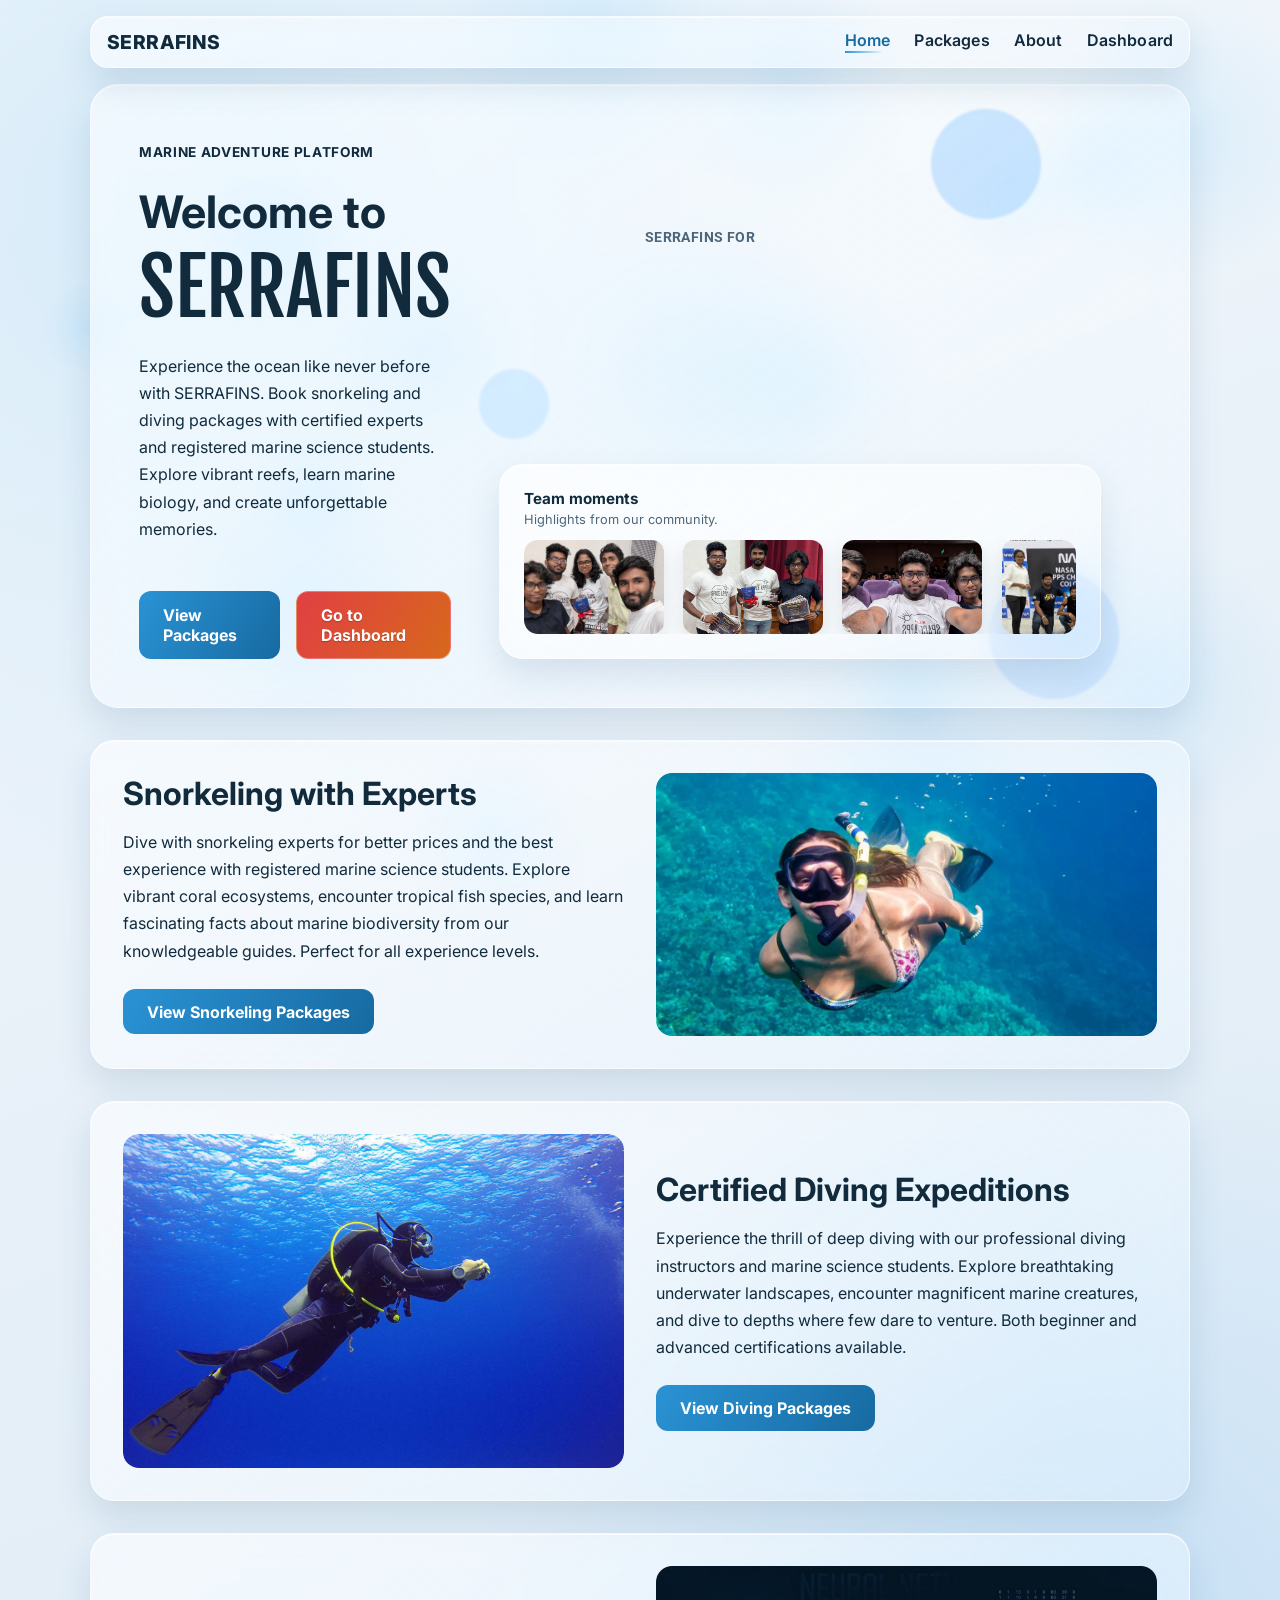
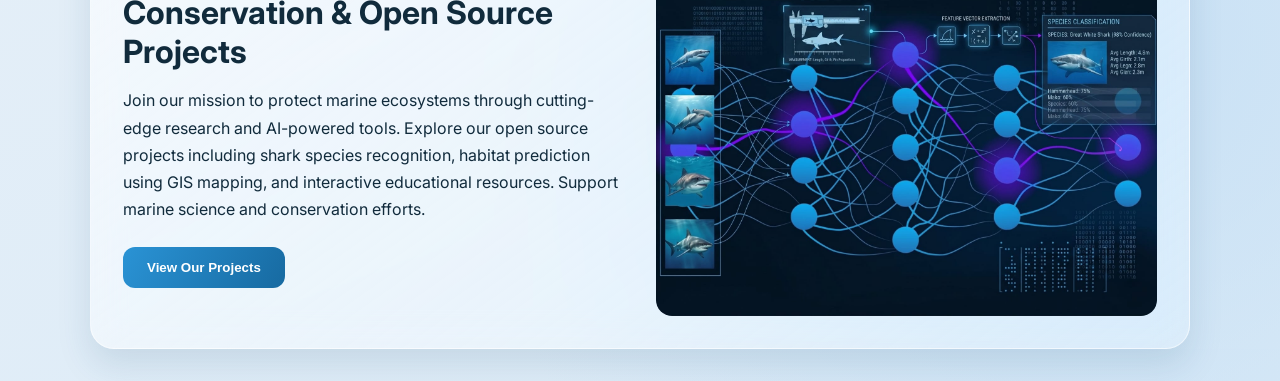
==== commit 8b987406: "update" ====
--- a/index.html
+++ b/index.html
@@ -3,13 +3,14 @@
 <head>
     <meta charset="UTF-8" />
     <meta name="viewport" content="width=device-width, initial-scale=1.0" />
-    <meta name="description" content="SERRAFINS - Marine adventure platform for snorkeling and diving with certified experts and marine science students." />
     <title>Home</title>
+    <meta name="description" content="SERRAFINS — Marine adventure platform. Book snorkeling and diving packages with certified experts." />
     <link rel="preconnect" href="https://fonts.googleapis.com">
     <link rel="preconnect" href="https://fonts.gstatic.com" crossorigin>
     <link href="https://fonts.googleapis.com/css2?family=Fjalla+One&family=Inter:wght@300;400;500;700;800&display=swap" rel="stylesheet">
-    <link rel="stylesheet" href="frontend/css/style.css" />
-    <script defer src="frontend/javascript/main.js"></script>
+    <link rel="stylesheet" href="./frontend/css/style.css" />
+    <link rel="stylesheet" href="./frontend/css/pages/home.css" />
+    <script defer src="./frontend/javascript/main.js"></script>
 </head>
 <body>
     <canvas id="liquid-canvas" aria-hidden="true"></canvas>
@@ -23,122 +24,165 @@
             <span></span>
         </button>
         <nav id="main-navigation" class="main-nav">
-            <a href="index.html">Home</a>
-            <a href="frontend/pages/packages.html">Packages</a>
-            <a href="frontend/pages/about.html">About</a>
-            <a href="frontend/pages/dashboard.html">Dashboard</a>
+            <a href="./index.html">Home</a>
+            <a href="./frontend/pages/packages.html">Packages</a>
+            <a href="./frontend/pages/about.html">About</a>
+            <a href="./frontend/pages/dashboard.html">Dashboard</a>
         </nav>
     </header>
 
     <main class="page-shell">
-        <section class="hero glass">
-            <div class="hero-copy">
-                <span class="tag">Marine Adventure Platform</span>
-                <h1>Welcome to <span class="fjalla-one-regular">SERRAFINS</span></h1>
-                <p>Experience the ocean like never before with SERRAFINS. Book snorkeling and diving packages with certified experts and registered marine science students. Explore vibrant reefs, learn marine biology, and create unforgettable memories.</p>
-                <div class="actions">
-                    <a href="frontend/pages/packages.html" class="btn btn-primary">View Packages</a>
-                    <a href="frontend/pages/dashboard.html" class="btn btn-soft">Go to Dashboard</a>
+<section class="hero glass">
+    <div class="hero-copy">
+        <p class="tag">Marine Adventure Platform</p>
+        <h1>Welcome to <span class="fjalla-one-regular">SERRAFINS</span></h1>
+        <p>
+            Experience the ocean like never before with SERRAFINS. Book snorkeling and diving packages with 
+            certified experts and registered marine science students. Explore vibrant reefs, learn marine biology, 
+            and create unforgettable memories.
+        </p>
+        <div class="actions">
+            <a href="./frontend/pages/packages.html" class="btn btn-primary">View Packages</a>
+            <a href="./frontend/pages/dashboard.html" class="btn btn-warm-cta">Go to Dashboard</a>
+        </div>
+    </div>
+
+    <div class="hero-3d ux-gallery-shell">
+        <div class="orb orb-1"></div>
+        <div class="orb orb-2"></div>
+        <div class="orb orb-3"></div>
+
+        <div class="ux-works-line hero-right-ux">
+            <span class="ux-label">SERRAFINS FOR</span>
+            <div class="dropping-texts" aria-label="UX works for Researchers, Developers, Snerklers, Divers, and Everyone">
+                <div>Researchers</div>
+                <div>Developers</div>
+                <div>Snerklers</div>
+                <div>Divers</div>
+                <div>Everyone!</div>
+            </div>
+        </div>
+
+        <div class="ux-gallery glass">
+            <div class="ux-gallery-header">
+                <h3>Team moments</h3>
+                <p>Highlights from our community.</p>
+            </div>
+            <div class="repeater-marquee" aria-label="Auto scrolling gallery">
+                <div class="repeater-track">
+                    <img src="./frontend/images/repeaters/repeater-1.jpeg" alt="Team gallery 1" />
+                    <img src="./frontend/images/repeaters/repeater-2.jpeg" alt="Team gallery 2" />
+                    <img src="./frontend/images/repeaters/repeater-3.jpeg" alt="Team gallery 3" />
+                    <img src="./frontend/images/repeaters/repeater-4.jpeg" alt="Team gallery 4" />
+                    <img src="./frontend/images/repeaters/repeater-5.jpeg" alt="Team gallery 5" />
+                    <img src="./frontend/images/repeaters/repeater-6.jpeg" alt="Team gallery 6" />
+                    <img src="./frontend/images/repeaters/repeater-1.jpeg" alt="Team gallery 1 repeat" />
+                    <img src="./frontend/images/repeaters/repeater-2.jpeg" alt="Team gallery 2 repeat" />
+                    <img src="./frontend/images/repeaters/repeater-3.jpeg" alt="Team gallery 3 repeat" />
+                    <img src="./frontend/images/repeaters/repeater-4.jpeg" alt="Team gallery 4 repeat" />
+                    <img src="./frontend/images/repeaters/repeater-5.jpeg" alt="Team gallery 5 repeat" />
+                    <img src="./frontend/images/repeaters/repeater-6.jpeg" alt="Team gallery 6 repeat" />
                 </div>
-                <div class="ux-works-line">
-                    <span class="ux-label">We work with</span>
-                    <div class="dropping-texts">
-                        <div>Marine Biologists</div>
-                        <div>Diving Experts</div>
-                        <div>Ocean Scientists</div>
-                        <div>Conservation Teams</div>
-                        <div>Research Students</div>
-                    </div>
-                </div>
-            </div>
-            <div class="hero-right-ux">
-                <div class="ux-gallery glass">
-                    <div class="ux-gallery-header">
-                        <h3>Team moments</h3>
-                        <p>Highlights from our community.</p>
-                    </div>
-                    <div class="repeater-marquee">
-                        <div class="repeater-track">
-                            <img src="https://placehold.co/280x187/e0f0ff/2a93d5?text=Dive+1" alt="Team dive moment 1" />
-                            <img src="https://placehold.co/280x187/e0f0ff/2a93d5?text=Reef+2" alt="Reef exploration 2" />
-                            <img src="https://placehold.co/280x187/e0f0ff/2a93d5?text=Shark+3" alt="Shark sighting 3" />
-                            <img src="https://placehold.co/280x187/e0f0ff/2a93d5?text=Team+4" alt="Team photo 4" />
-                            <img src="https://placehold.co/280x187/e0f0ff/2a93d5?text=Ocean+5" alt="Ocean view 5" />
-                            <img src="https://placehold.co/280x187/e0f0ff/2a93d5?text=Dive+1" alt="Team dive moment 1" />
-                            <img src="https://placehold.co/280x187/e0f0ff/2a93d5?text=Reef+2" alt="Reef exploration 2" />
-                            <img src="https://placehold.co/280x187/e0f0ff/2a93d5?text=Shark+3" alt="Shark sighting 3" />
-                            <img src="https://placehold.co/280x187/e0f0ff/2a93d5?text=Team+4" alt="Team photo 4" />
-                            <img src="https://placehold.co/280x187/e0f0ff/2a93d5?text=Ocean+5" alt="Ocean view 5" />
-                        </div>
-                    </div>
-                </div>
-            </div>
-        </section>
-
-        <!-- Snorkeling Experience -->
-        <section class="experience-section glass">
-            <div class="experience-content">
-                <div class="experience-text">
-                    <h2>Snorkeling with Experts</h2>
-                    <p>Dive with snorkeling experts for better prices and the best experience with registered marine science students. Explore vibrant coral ecosystems, encounter tropical fish species, and learn fascinating facts about marine biodiversity from our knowledgeable guides. Perfect for all experience levels.</p>
-                    <a href="frontend/pages/packages.html" class="btn btn-primary">View Snorkeling Packages</a>
-                </div>
-                <div class="experience-image">
-                    <img src="https://placehold.co/600x400/d4eaf9/176aa1?text=Snorkeling" alt="Snorkeling experience" />
-                </div>
-            </div>
-        </section>
-
-        <!-- Diving Experience -->
-        <section class="experience-section glass">
-            <div class="experience-content reverse">
-                <div class="experience-text">
-                    <h2>Certified Diving Expeditions</h2>
-                    <p>Experience the thrill of deep diving with our professional diving instructors and marine science students. Explore breathtaking underwater landscapes, encounter magnificent marine creatures, and dive to depths where few dare to venture. Both beginner and advanced certifications available.</p>
-                    <a href="frontend/pages/packages.html" class="btn btn-primary">View Diving Packages</a>
-                </div>
-                <div class="experience-image">
-                    <img src="https://placehold.co/600x400/c1ddf4/176aa1?text=Diving" alt="Diving expedition" />
-                </div>
-            </div>
-        </section>
-
-        <!-- Conservation & Projects -->
-        <section class="experience-section glass">
-            <div class="experience-content">
-                <div class="experience-text">
-                    <h2>Conservation &amp; Open Source Projects</h2>
-                    <p>Join our mission to protect marine ecosystems through cutting-edge research and AI-powered tools. Explore our open source projects including shark species recognition, habitat prediction using GIS mapping, and interactive educational resources. Support marine science and conservation efforts.</p>
-                    <button class="btn btn-warm-cta" onclick="openProjectsModal()">Explore Projects</button>
-                </div>
-                <div class="experience-image">
-                    <img src="https://placehold.co/600x400/e8f1f8/2a93d5?text=Conservation" alt="Marine conservation" />
-                </div>
-            </div>
-        </section>
-    </main>
-
-    <!-- Projects Modal -->
-    <div id="projectsModal" class="modal glass-modal">
-        <div class="modal-content">
-            <span class="close-btn" onclick="closeProjectsModal()">&times;</span>
-            <h2>Open Source Projects</h2>
-            <p>Explore our marine science initiatives and AI-powered conservation tools.</p>
-            <div class="projects-grid">
-                <button class="project-btn glass" data-requires-backend onclick="window.location.href='frontend/pages/shark_cnn.html'">
-                    <h3>Shark Species CNN</h3>
-                    <p>AI-powered image recognition using deep learning models (v1 running on-site)</p>
-                </button>
-                <button class="project-btn glass" onclick="window.location.href='frontend/pages/shark_key.html'">
-                    <h3>Shark Species Recognition Key</h3>
-                    <p>Interactive guide to identify shark species by visual characteristics</p>
-                </button>
-                <button class="project-btn glass">
-                    <h3>Shark Habitat GIS</h3>
-                    <p>Geographic analysis of shark habitats and migration patterns</p>
-                </button>
             </div>
         </div>
     </div>
+</section>
+
+<!-- Snorkeling Section -->
+<section class="experience-section glass">
+    <div class="experience-content">
+        <div class="experience-text">
+            <h2>Snorkeling with Experts</h2>
+            <p>
+                Dive with snorkeling experts for better prices and the best experience with registered marine science students. 
+                Explore vibrant coral ecosystems, encounter tropical fish species, and learn fascinating facts about marine biodiversity 
+                from our knowledgeable guides. Perfect for all experience levels.
+            </p>
+            <a href="./frontend/pages/packages.html" class="btn btn-primary">View Snorkeling Packages</a>
+        </div>
+        <div class="experience-image">
+            <img src="./frontend/images/snogling.webp" alt="Snorkeling Experience" class="tilt-card" />
+        </div>
+    </div>
+</section>
+
+<!-- Diving Section -->
+<section class="experience-section glass">
+    <div class="experience-content reverse">
+        <div class="experience-text">
+            <h2>Certified Diving Expeditions</h2>
+            <p>
+                Experience the thrill of deep diving with our professional diving instructors and marine science students. 
+                Explore breathtaking underwater landscapes, encounter magnificent marine creatures, and dive to depths where 
+                few dare to venture. Both beginner and advanced certifications available.
+            </p>
+            <a href="./frontend/pages/packages.html" class="btn btn-primary">View Diving Packages</a>
+        </div>
+        <div class="experience-image">
+            <img src="./frontend/images/diving.jpg" alt="Diving Experience" class="tilt-card" />
+        </div>
+    </div>
+</section>
+
+<!-- Conservation & Projects Section -->
+<section class="experience-section glass">
+    <div class="experience-content">
+        <div class="experience-text">
+            <h2>Conservation &amp; Open Source Projects</h2>
+            <p>
+                Join our mission to protect marine ecosystems through cutting-edge research and AI-powered tools. 
+                Explore our open source projects including shark species recognition, habitat prediction using GIS mapping, 
+                and interactive educational resources. Support marine science and conservation efforts.
+            </p>
+            <button onclick="openProjectsModal()" class="btn btn-primary">View Our Projects</button>
+        </div>
+        <div class="experience-image">
+            <img src="./frontend/images/cnn.jpeg" alt="Marine Conservation" class="tilt-card" />
+        </div>
+    </div>
+</section>
+
+<!-- Projects Modal -->
+<div id="projectsModal" class="modal glass-modal">
+    <div class="modal-content glass">
+        <span class="close-btn" onclick="closeProjectsModal()">&times;</span>
+        <h2>Open Source Projects</h2>
+        <p>Explore our marine science initiatives and AI-powered conservation tools.</p>
+        <div class="projects-grid">
+            <button class="project-btn glass" data-url="./frontend/pages/shark_cnn.html" onclick="window.location.href=this.dataset.url" data-requires-backend>
+                <h3>Shark Species CNN</h3>
+                <p>AI-powered image recognition using deep learning models (v1 running on-site)</p>
+                <small>Login required • Upload shark images for instant analysis</small>
+            </button>
+            <button class="project-btn glass" data-url="./frontend/pages/shark_key.html" onclick="window.location.href=this.dataset.url">
+                <h3>Shark Species Recognition Key</h3>
+                <p>Interactive guide to identify shark species by visual characteristics</p>
+            </button>
+            <button class="project-btn glass" onclick="window.location.href='#'">
+                <h3>Shark Habitat GIS</h3>
+                <p>Geographic analysis of shark habitats and migration patterns</p>
+                <small>Coming Soon</small>
+            </button>
+        </div>
+    </div>
+</div>
+    </main>
+
+    <script>
+        function openProjectsModal() {
+            document.getElementById('projectsModal').style.display = 'flex';
+        }
+        
+        function closeProjectsModal() {
+            document.getElementById('projectsModal').style.display = 'none';
+        }
+        
+        window.addEventListener('click', (event) => {
+            const modal = document.getElementById('projectsModal');
+            if (event.target === modal) {
+                modal.style.display = 'none';
+            }
+        });
+    </script>
 </body>
 </html>
--- a/frontend/css/style.css
+++ b/frontend/css/style.css
@@ -839,3 +839,7 @@
   0% { transform: rotate(0deg); }
   100% { transform: rotate(360deg); }
 }
+
+
+
+
--- a/frontend/css/pages/home.css
+++ b/frontend/css/pages/home.css
@@ -0,0 +1,456 @@
+.hero {
+  border-radius: 28px;
+  padding: 3rem;
+  display: grid;
+  grid-template-columns: 1.2fr 1fr;
+  gap: 3rem;
+  align-items: flex-start;
+  width: min(1100px, 90vw);
+  margin: 0 auto;
+  overflow: hidden;
+}
+
+.hero-copy {
+  display: flex;
+  flex-direction: column;
+  gap: 1rem;
+}
+
+.tag {
+  color: var(--muted);
+  font-weight: 700;
+  text-transform: uppercase;
+  font-size: 0.85rem;
+  letter-spacing: 0.05em;
+}
+
+h1 {
+  font-size: clamp(2.2rem, 3.5vw, 3.2rem);
+  margin: 0;
+  line-height: 1.1;
+}
+
+.hero-copy p {
+  line-height: 1.7;
+  max-width: 50ch;
+  margin: 0.5rem 0;
+  color: var(--ink);
+}
+
+.ux-works-line {
+  display: flex;
+  flex-direction: column;
+  align-items: flex-start;
+  gap: 0.5rem;
+  margin: 1rem 0 0;
+  position: relative;
+  width: 100%;
+}
+
+.ux-label {
+  font-family: 'Roboto', sans-serif;
+  font-size: 0.85rem;
+  font-weight: 700;
+  color: var(--muted);
+  letter-spacing: 0.03em;
+  text-transform: uppercase;
+  z-index: 1;
+  position: relative;
+  margin-top: 6rem;
+}
+
+.dropping-texts {
+  position: absolute;
+  width: 100%;
+  height: 5rem;
+  overflow: visible;
+  display: flex;
+  align-items: center;
+  justify-content: center;
+  z-index: 10;
+  top: -0.5rem;
+  left: 0;
+  margin-top: 6rem;
+}
+
+.dropping-texts > div {
+  position: absolute;
+  left: 50%;
+  top: 50%;
+  opacity: 0;
+  transform: translateX(-50%) translateY(-50%) rotate(-4deg);
+  font-family: 'Roboto', sans-serif;
+  font-size: 3.5rem;
+  font-weight: 700;
+  color: #22dff5;
+  text-shadow: 0 6px 24px rgba(0, 194, 255, 0.8), 0 0 40px rgba(34, 223, 245, 0.5);
+  white-space: nowrap;
+  animation: dropText 10s linear infinite;
+}
+
+.dropping-texts > div:nth-child(1) { animation-delay: 0s; }
+.dropping-texts > div:nth-child(2) { animation-delay: 2s; }
+.dropping-texts > div:nth-child(3) { animation-delay: 4s; }
+.dropping-texts > div:nth-child(4) { animation-delay: 6s; }
+.dropping-texts > div:nth-child(5) { animation-delay: 8s; }
+
+@keyframes dropText {
+  0% { opacity: 0; transform: translateY(-100%) rotate(-8deg); }
+  6% { opacity: 1; transform: translateY(0) rotate(0deg); }
+  20% { opacity: 1; transform: translateY(0) rotate(0deg); }
+  28% { opacity: 0; transform: translateY(100%) rotate(8deg); }
+  100% { opacity: 0; }
+}
+
+.hero-3d {
+  position: relative;
+  perspective: 100px;
+  min-height: 360px;
+  display: flex;
+  flex-direction: column;
+  width: 31%;
+  box-sizing: border-box;
+}
+
+.ux-gallery-shell {
+  min-height: 100%;
+}
+
+.hero-right-ux {
+  align-self: flex-start;
+  width: 100%;
+  margin: 0;
+  margin-left: -100px;
+  display: flex;
+  flex-direction: column;
+  align-items: center;
+  gap: 1.5rem;
+}
+
+.ux-gallery {
+  position: relative;
+  border-radius: 24px;
+  padding: 1.5rem;
+  margin-top: auto;
+  width: 100%;
+  overflow: hidden;
+}
+
+.ux-gallery-header {
+  margin-bottom: 0.75rem;
+}
+
+.ux-gallery-header h3 {
+  margin: 0 0 0.25rem;
+  font-size: 0.95rem;
+  font-weight: 700;
+  color: var(--ink);
+}
+
+.ux-gallery-header p {
+  margin: 0;
+  color: var(--muted);
+  line-height: 1.3;
+  font-size: 0.8rem;
+}
+
+.repeater-marquee {
+  width: 100%;
+  overflow: hidden;
+  border-radius: 14px;
+  box-sizing: border-box;
+}
+
+.repeater-track {
+  display: flex;
+  align-items: center;
+  gap: 1.2rem;
+  width: max-content;
+  animation: marqueeScroll 24s linear infinite;
+}
+
+.repeater-track img {
+  aspect-ratio: 3 / 2;
+  width: 140px;
+  object-fit: cover;
+  border-radius: 12px;
+  box-shadow: 0 8px 20px rgba(0, 0, 0, 0.1);
+  flex: 0 0 auto;
+}
+
+@keyframes marqueeScroll {
+  0% { transform: translateX(0); }
+  100% { transform: translateX(calc(-50% - 0.6rem)); }
+}
+
+.card-stack {
+  position: relative;
+  display: grid;
+  gap: 0.8rem;
+  transform-style: preserve-3d;
+}
+
+.shark-card {
+  border-radius: 18px;
+  padding: 1rem;
+}
+
+.orb {
+  position: absolute;
+  border-radius: 999px;
+  filter: blur(1px);
+  z-index: -1;
+}
+
+.orb-1 {
+  height: 110px;
+  width: 110px;
+  background: rgba(131, 195, 255, 0.38);
+  top: -24px;
+  right: 10%;
+  animation: floatA 7s ease-in-out infinite;
+}
+
+.orb-2 {
+  height: 70px;
+  width: 70px;
+  background: rgba(185, 226, 255, 0.5);
+  top: 45%;
+  left: -20px;
+  animation: floatB 6s ease-in-out infinite;
+}
+
+.orb-3 {
+  height: 130px;
+  width: 130px;
+  background: rgba(159, 202, 255, 0.32);
+  bottom: -40px;
+  right: -18px;
+  animation: floatA 9s ease-in-out infinite;
+}
+
+@keyframes floatA {
+  0%,
+  100% { transform: translateY(0px) translateX(0); }
+  50% { transform: translateY(-16px) translateX(8px); }
+}
+
+@keyframes floatB {
+  0%,
+  100% { transform: translateY(0px) translateX(0); }
+  50% { transform: translateY(12px) translateX(-8px); }
+}
+
+.experience-section {
+  border-radius: 24px;
+  padding: 2rem;
+  margin: 2rem auto;
+  width: min(1100px, 90vw);
+}
+
+.experience-content {
+  display: grid;
+  grid-template-columns: 1fr 1fr;
+  gap: 2rem;
+  align-items: center;
+}
+
+.experience-content.reverse {
+  grid-template-columns: 1fr 1fr;
+}
+
+.experience-content.reverse .experience-text { order: 2; }
+.experience-content.reverse .experience-image { order: 1; }
+
+.experience-text h2 {
+  font-size: 2rem;
+  margin: 0 0 1rem;
+}
+
+.experience-text p {
+  line-height: 1.7;
+  margin-bottom: 1.5rem;
+  color: var(--ink);
+}
+
+.experience-image {
+  overflow: hidden;
+  border-radius: 16px;
+}
+
+.experience-image img {
+  width: 100%;
+  height: auto;
+  display: block;
+  border-radius: 14px;
+  transition: transform 0.3s ease;
+}
+
+.experience-image img:hover {
+  transform: scale(1.05);
+}
+
+.modal {
+  display: none;
+  position: fixed;
+  z-index: 1000;
+  left: 0;
+  top: 0;
+  width: 100%;
+  height: 100%;
+  background-color: rgba(0, 0, 0, 0.5);
+  backdrop-filter: blur(4px);
+}
+
+.glass-modal .modal-content {
+  background: linear-gradient(135deg, rgba(255, 255, 255, 0.45), rgba(255, 255, 255, 0.2));
+  margin: 5% auto;
+  padding: 2rem;
+  border-radius: 24px;
+  width: 90%;
+  max-width: 700px;
+  position: relative;
+  border: 1px solid var(--border);
+  box-shadow: 0 14px 38px rgba(98, 159, 206, 0.15);
+}
+
+.close-btn {
+  position: absolute;
+  right: 1.5rem;
+  top: 1rem;
+  font-size: 2rem;
+  cursor: pointer;
+  color: var(--ink);
+  opacity: 0.7;
+  transition: opacity 0.2s;
+}
+
+.close-btn:hover {
+  opacity: 1;
+}
+
+.modal h2 {
+  margin: 0 0 0.5rem;
+  font-size: 1.8rem;
+}
+
+.modal > p {
+  margin-bottom: 1.5rem;
+  color: var(--muted);
+}
+
+.projects-grid {
+  display: grid;
+  grid-template-columns: 1fr;
+  gap: 1rem;
+}
+
+.project-btn {
+  border: none;
+  border-radius: 16px;
+  padding: 1.2rem;
+  text-align: left;
+  cursor: pointer;
+  transition: transform 0.2s, box-shadow 0.2s;
+}
+
+.project-btn:hover {
+  transform: translateY(-2px);
+  box-shadow: 0 8px 20px rgba(98, 159, 206, 0.2);
+}
+
+.project-btn h3 {
+  margin: 0 0 0.5rem;
+  font-size: 1.1rem;
+}
+
+.project-btn p {
+  margin: 0;
+  color: var(--muted);
+  font-size: 0.9rem;
+}
+
+.modal button {
+  border: none;
+  cursor: pointer;
+}
+
+.modal button:hover {
+  transform: translateY(-2px);
+}
+
+html[data-theme="dark"] .glass-modal .modal-content {
+  background: linear-gradient(135deg, rgba(16, 24, 36, 0.9), rgba(26, 37, 54, 0.82));
+  border-color: rgba(188, 216, 242, 0.16);
+  box-shadow: 0 18px 44px rgba(0, 0, 0, 0.45);
+}
+
+html[data-theme="dark"] .close-btn {
+  color: #e1e8f0;
+}
+
+html[data-theme="dark"] .project-btn {
+  background: linear-gradient(145deg, rgba(255, 255, 255, 0.06), rgba(255, 255, 255, 0.03));
+  border: 1px solid rgba(188, 216, 242, 0.14);
+  color: #e1e8f0;
+}
+
+html[data-theme="dark"] .project-btn p,
+html[data-theme="dark"] .modal > p {
+  color: #b8c6d6;
+}
+
+html[data-theme="dark"] .modal button:hover {
+  transform: translateY(-2px);
+}
+
+@media (max-width: 768px) {
+  .hero {
+    grid-template-columns: 1fr;
+    padding: 1.5rem;
+    gap: 1.5rem;
+  }
+
+  .hero-right-ux {
+    margin-left: 0;
+    width: 100%;
+    align-self: center;
+  }
+
+  .ux-label {
+    margin-top: -0.5rem;
+  }
+
+  .dropping-texts {
+    height: 2.5rem;
+    margin-top: 0;
+    top: -5px;
+  }
+
+  .dropping-texts > div {
+    font-size: 1.6rem;
+    left: 45%;
+    transform: translateX(-50%) translateY(-50%) rotate(-4deg);
+  }
+
+  .repeater-marquee {
+    max-width: 100%;
+    overflow-x: hidden;
+    margin-top: 3rem;
+  }
+
+  .ux-gallery {
+    margin-top: 2.5rem;
+    padding: 1rem;
+  }
+
+  .repeater-track img {
+    width: 100px;
+    aspect-ratio: 3 / 2;
+  }
+
+  .experience-content {
+    grid-template-columns: 1fr;
+    gap: 1.5rem;
+  }
+}
